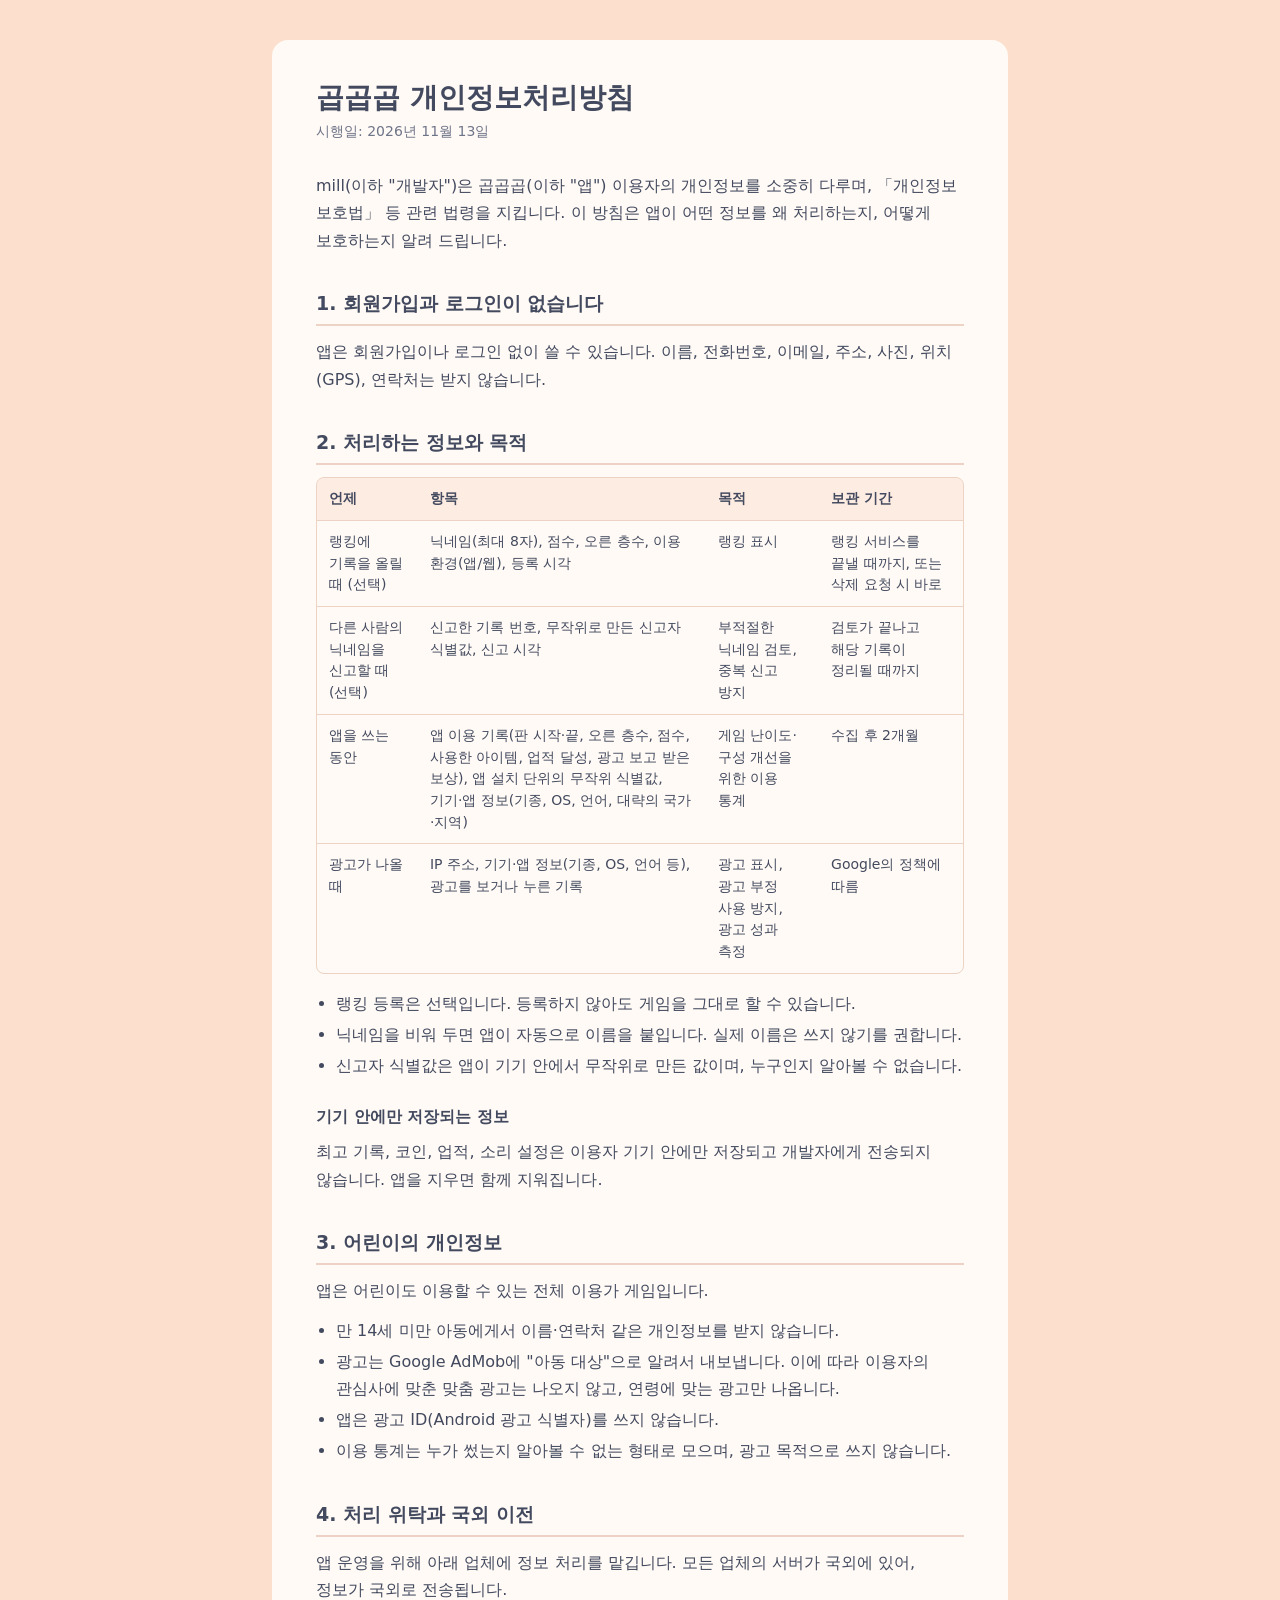
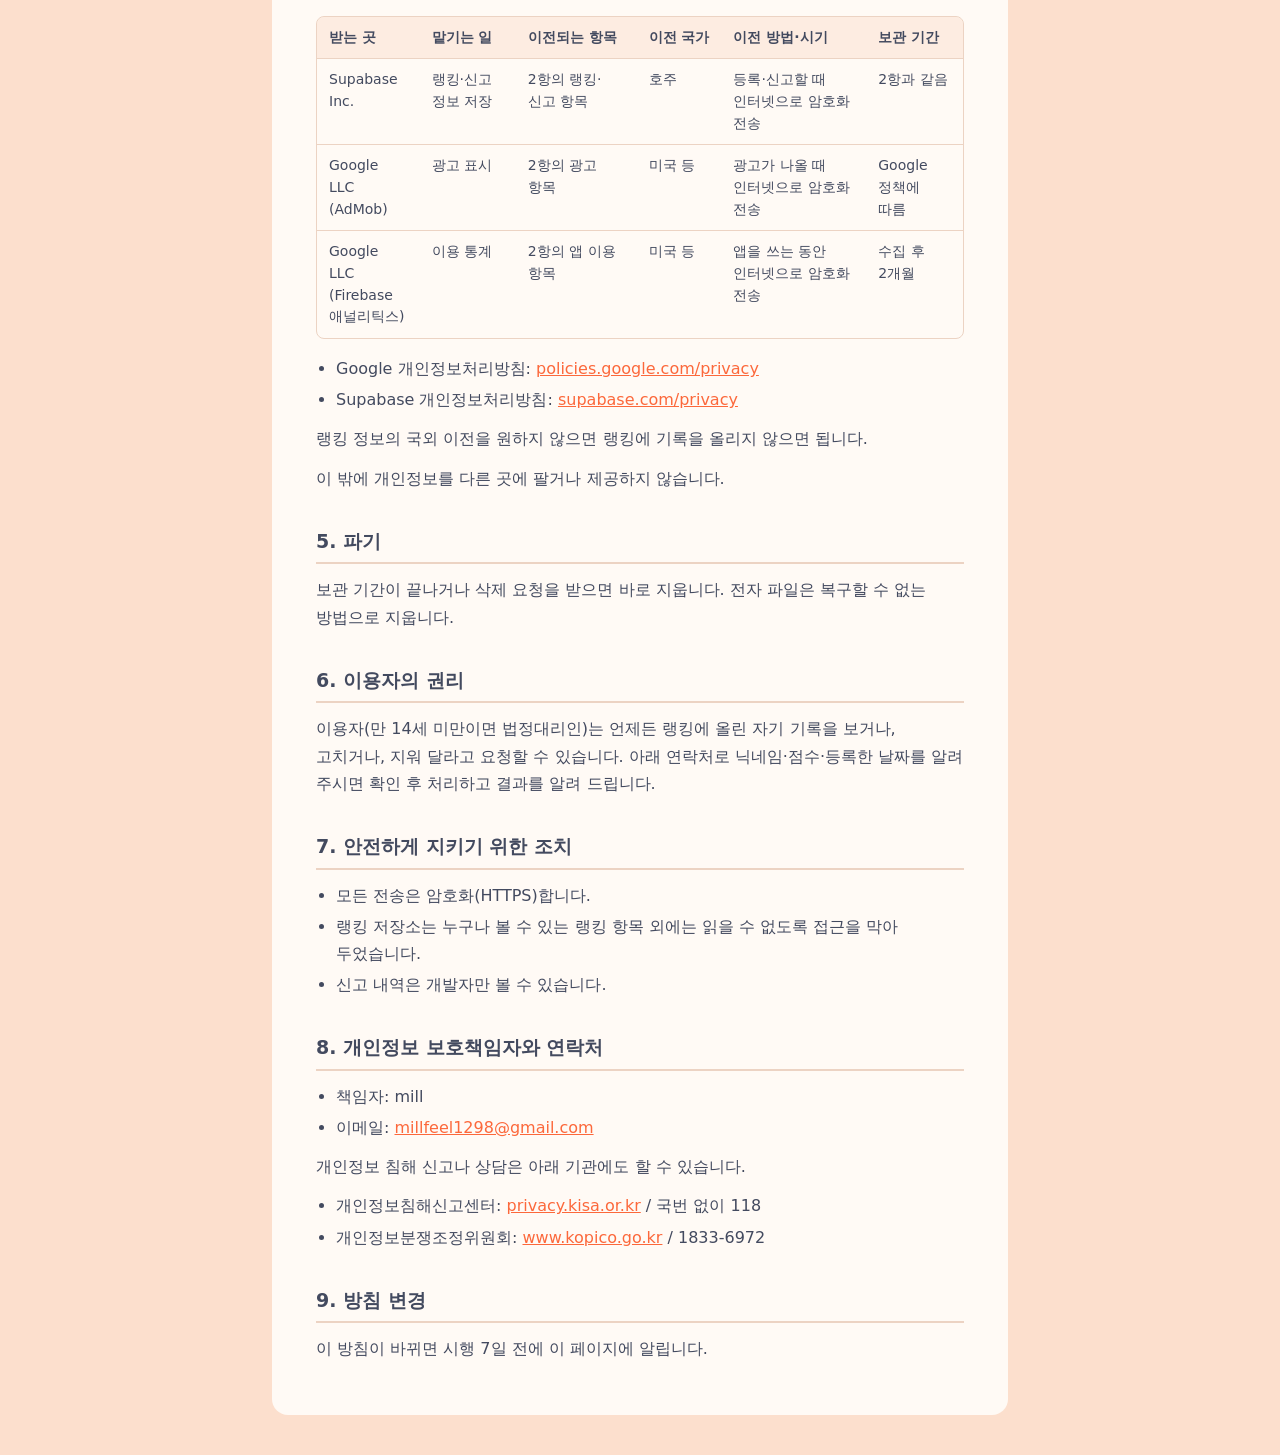
==== gopgopgop/index.html @ 90b31150 "곱곱곱 개인정보처리방침 추가 Co-Authored-By: Claude Opus 5.5 <noreply@anthropic.com>" ====
<!doctype html>
<html lang="ko">
<head>
  <meta charset="utf-8">
  <meta name="viewport" content="width=device-width, initial-scale=1">
  <title>곱곱곱 개인정보처리방침</title>
  <link rel="stylesheet" href="../css/policy.css">
</head>
<body class="policy">
  <main class="policy-page">
    <h1 class="policy-title">곱곱곱 개인정보처리방침</h1>
    <p class="policy-date">시행일: 2026년 11월 13일</p>

    <p class="policy-text">mill(이하 "개발자")은 곱곱곱(이하 "앱") 이용자의 개인정보를 소중히 다루며, 「개인정보 보호법」 등 관련 법령을 지킵니다. 이 방침은 앱이 어떤 정보를 왜 처리하는지, 어떻게 보호하는지 알려 드립니다.</p>

    <section class="policy-section">
      <h2 class="policy-heading">1. 회원가입과 로그인이 없습니다</h2>
      <p class="policy-text">앱은 회원가입이나 로그인 없이 쓸 수 있습니다. 이름, 전화번호, 이메일, 주소, 사진, 위치(GPS), 연락처는 받지 않습니다.</p>
    </section>

    <section class="policy-section">
      <h2 class="policy-heading">2. 처리하는 정보와 목적</h2>
      <div class="policy-table-wrap">
        <table class="policy-table">
          <thead>
            <tr><th>언제</th><th>항목</th><th>목적</th><th>보관 기간</th></tr>
          </thead>
          <tbody>
            <tr>
              <td>랭킹에 기록을 올릴 때 (선택)</td>
              <td>닉네임(최대 8자), 점수, 오른 층수, 이용 환경(앱/웹), 등록 시각</td>
              <td>랭킹 표시</td>
              <td>랭킹 서비스를 끝낼 때까지, 또는 삭제 요청 시 바로</td>
            </tr>
            <tr>
              <td>다른 사람의 닉네임을 신고할 때 (선택)</td>
              <td>신고한 기록 번호, 무작위로 만든 신고자 식별값, 신고 시각</td>
              <td>부적절한 닉네임 검토, 중복 신고 방지</td>
              <td>검토가 끝나고 해당 기록이 정리될 때까지</td>
            </tr>
            <tr>
              <td>앱을 쓰는 동안</td>
              <td>앱 이용 기록(판 시작·끝, 오른 층수, 점수, 사용한 아이템, 업적 달성, 광고 보고 받은 보상), 앱 설치 단위의 무작위 식별값, 기기·앱 정보(기종, OS, 언어, 대략의 국가·지역)</td>
              <td>게임 난이도·구성 개선을 위한 이용 통계</td>
              <td>수집 후 2개월</td>
            </tr>
            <tr>
              <td>광고가 나올 때</td>
              <td>IP 주소, 기기·앱 정보(기종, OS, 언어 등), 광고를 보거나 누른 기록</td>
              <td>광고 표시, 광고 부정 사용 방지, 광고 성과 측정</td>
              <td>Google의 정책에 따름</td>
            </tr>
          </tbody>
        </table>
      </div>
      <ul class="policy-list">
        <li>랭킹 등록은 선택입니다. 등록하지 않아도 게임을 그대로 할 수 있습니다.</li>
        <li>닉네임을 비워 두면 앱이 자동으로 이름을 붙입니다. 실제 이름은 쓰지 않기를 권합니다.</li>
        <li>신고자 식별값은 앱이 기기 안에서 무작위로 만든 값이며, 누구인지 알아볼 수 없습니다.</li>
      </ul>

      <h3 class="policy-subheading">기기 안에만 저장되는 정보</h3>
      <p class="policy-text">최고 기록, 코인, 업적, 소리 설정은 이용자 기기 안에만 저장되고 개발자에게 전송되지 않습니다. 앱을 지우면 함께 지워집니다.</p>
    </section>

    <section class="policy-section">
      <h2 class="policy-heading">3. 어린이의 개인정보</h2>
      <p class="policy-text">앱은 어린이도 이용할 수 있는 전체 이용가 게임입니다.</p>
      <ul class="policy-list">
        <li>만 14세 미만 아동에게서 이름·연락처 같은 개인정보를 받지 않습니다.</li>
        <li>광고는 Google AdMob에 "아동 대상"으로 알려서 내보냅니다. 이에 따라 이용자의 관심사에 맞춘 맞춤 광고는 나오지 않고, 연령에 맞는 광고만 나옵니다.</li>
        <li>앱은 광고 ID(Android 광고 식별자)를 쓰지 않습니다.</li>
        <li>이용 통계는 누가 썼는지 알아볼 수 없는 형태로 모으며, 광고 목적으로 쓰지 않습니다.</li>
      </ul>
    </section>

    <section class="policy-section">
      <h2 class="policy-heading">4. 처리 위탁과 국외 이전</h2>
      <p class="policy-text">앱 운영을 위해 아래 업체에 정보 처리를 맡깁니다. 모든 업체의 서버가 국외에 있어, 정보가 국외로 전송됩니다.</p>
      <div class="policy-table-wrap">
        <table class="policy-table">
          <thead>
            <tr><th>받는 곳</th><th>맡기는 일</th><th>이전되는 항목</th><th>이전 국가</th><th>이전 방법·시기</th><th>보관 기간</th></tr>
          </thead>
          <tbody>
            <tr>
              <td>Supabase Inc.</td>
              <td>랭킹·신고 정보 저장</td>
              <td>2항의 랭킹·신고 항목</td>
              <td>호주</td>
              <td>등록·신고할 때 인터넷으로 암호화 전송</td>
              <td>2항과 같음</td>
            </tr>
            <tr>
              <td>Google LLC (AdMob)</td>
              <td>광고 표시</td>
              <td>2항의 광고 항목</td>
              <td>미국 등</td>
              <td>광고가 나올 때 인터넷으로 암호화 전송</td>
              <td>Google 정책에 따름</td>
            </tr>
            <tr>
              <td>Google LLC (Firebase 애널리틱스)</td>
              <td>이용 통계</td>
              <td>2항의 앱 이용 항목</td>
              <td>미국 등</td>
              <td>앱을 쓰는 동안 인터넷으로 암호화 전송</td>
              <td>수집 후 2개월</td>
            </tr>
          </tbody>
        </table>
      </div>
      <ul class="policy-list">
        <li>Google 개인정보처리방침: <a class="policy-link" href="https://policies.google.com/privacy">policies.google.com/privacy</a></li>
        <li>Supabase 개인정보처리방침: <a class="policy-link" href="https://supabase.com/privacy">supabase.com/privacy</a></li>
      </ul>
      <p class="policy-text">랭킹 정보의 국외 이전을 원하지 않으면 랭킹에 기록을 올리지 않으면 됩니다.</p>
      <p class="policy-text">이 밖에 개인정보를 다른 곳에 팔거나 제공하지 않습니다.</p>
    </section>

    <section class="policy-section">
      <h2 class="policy-heading">5. 파기</h2>
      <p class="policy-text">보관 기간이 끝나거나 삭제 요청을 받으면 바로 지웁니다. 전자 파일은 복구할 수 없는 방법으로 지웁니다.</p>
    </section>

    <section class="policy-section">
      <h2 class="policy-heading">6. 이용자의 권리</h2>
      <p class="policy-text">이용자(만 14세 미만이면 법정대리인)는 언제든 랭킹에 올린 자기 기록을 보거나, 고치거나, 지워 달라고 요청할 수 있습니다. 아래 연락처로 닉네임·점수·등록한 날짜를 알려 주시면 확인 후 처리하고 결과를 알려 드립니다.</p>
    </section>

    <section class="policy-section">
      <h2 class="policy-heading">7. 안전하게 지키기 위한 조치</h2>
      <ul class="policy-list">
        <li>모든 전송은 암호화(HTTPS)합니다.</li>
        <li>랭킹 저장소는 누구나 볼 수 있는 랭킹 항목 외에는 읽을 수 없도록 접근을 막아 두었습니다.</li>
        <li>신고 내역은 개발자만 볼 수 있습니다.</li>
      </ul>
    </section>

    <section class="policy-section">
      <h2 class="policy-heading">8. 개인정보 보호책임자와 연락처</h2>
      <ul class="policy-list">
        <li>책임자: mill</li>
        <li>이메일: <a class="policy-link" href="mailto:millfeel1298@gmail.com">millfeel1298@gmail.com</a></li>
      </ul>
      <p class="policy-text">개인정보 침해 신고나 상담은 아래 기관에도 할 수 있습니다.</p>
      <ul class="policy-list">
        <li>개인정보침해신고센터: <a class="policy-link" href="https://privacy.kisa.or.kr">privacy.kisa.or.kr</a> / 국번 없이 118</li>
        <li>개인정보분쟁조정위원회: <a class="policy-link" href="https://www.kopico.go.kr">www.kopico.go.kr</a> / 1833-6972</li>
      </ul>
    </section>

    <section class="policy-section">
      <h2 class="policy-heading">9. 방침 변경</h2>
      <p class="policy-text">이 방침이 바뀌면 시행 7일 전에 이 페이지에 알립니다.</p>
    </section>
  </main>
</body>
</html>
---- css/policy.css ----
.policy {
  margin: 0;
  background: #fcdfcd;
  color: #434a5f;
  font-family: "Pretendard", "Apple SD Gothic Neo", "Malgun Gothic", system-ui, sans-serif;
  font-size: 1rem;
  line-height: 1.7;
  word-break: keep-all;
  overflow-wrap: anywhere;
}
.policy-page {
  box-sizing: border-box;
  max-width: 46rem;
  margin: 2.5rem auto;
  padding: 2.5rem 2.75rem;
  background: #fffaf5;
  border-radius: 1rem;
}
@media (max-width: 40rem) {
  .policy-page {
    margin: 0;
    padding: 1.75rem 1rem 2.5rem;
    border-radius: 0;
  }
}
.policy-title {
  margin: 0 0 0.25rem;
  font-size: 1.75rem;
  line-height: 1.3;
}
@media (max-width: 40rem) {
  .policy-title {
    font-size: 1.5rem;
  }
}
.policy-date {
  margin: 0 0 1.75rem;
  color: #6f7589;
  font-size: 0.875rem;
}
.policy-section {
  margin-top: 2.25rem;
}
.policy-heading {
  margin: 0 0 0.75rem;
  padding-bottom: 0.5rem;
  border-bottom: 0.125rem solid #ecd3c3;
  font-size: 1.1875rem;
  line-height: 1.4;
}
.policy-subheading {
  margin: 1.5rem 0 0.5rem;
  font-size: 1rem;
}
.policy-text {
  margin: 0 0 0.75rem;
}
.policy-list {
  margin: 0 0 0.75rem;
  padding-left: 1.25rem;
}
.policy-list li + li {
  margin-top: 0.25rem;
}
.policy-table-wrap {
  margin: 0 0 1rem;
  overflow-x: auto;
  border: 0.0625rem solid #ecd3c3;
  border-radius: 0.5rem;
}
.policy-table {
  width: 100%;
  min-width: 36rem;
  border-collapse: collapse;
  font-size: 0.875rem;
  line-height: 1.55;
}
.policy-table th,
.policy-table td {
  padding: 0.625rem 0.75rem;
  border-bottom: 0.0625rem solid #ecd3c3;
  text-align: left;
  vertical-align: top;
}
.policy-table th {
  background: rgba(252, 223, 205, 0.5);
  white-space: nowrap;
}
.policy-table tr:last-child td {
  border-bottom: 0;
}
.policy-link {
  color: #fc683b;
}
.policy-apps {
  margin: 0;
  padding: 0;
  list-style: none;
}
.policy-apps li + li {
  margin-top: 0.5rem;
}

/*# sourceMappingURL=policy.css.map */
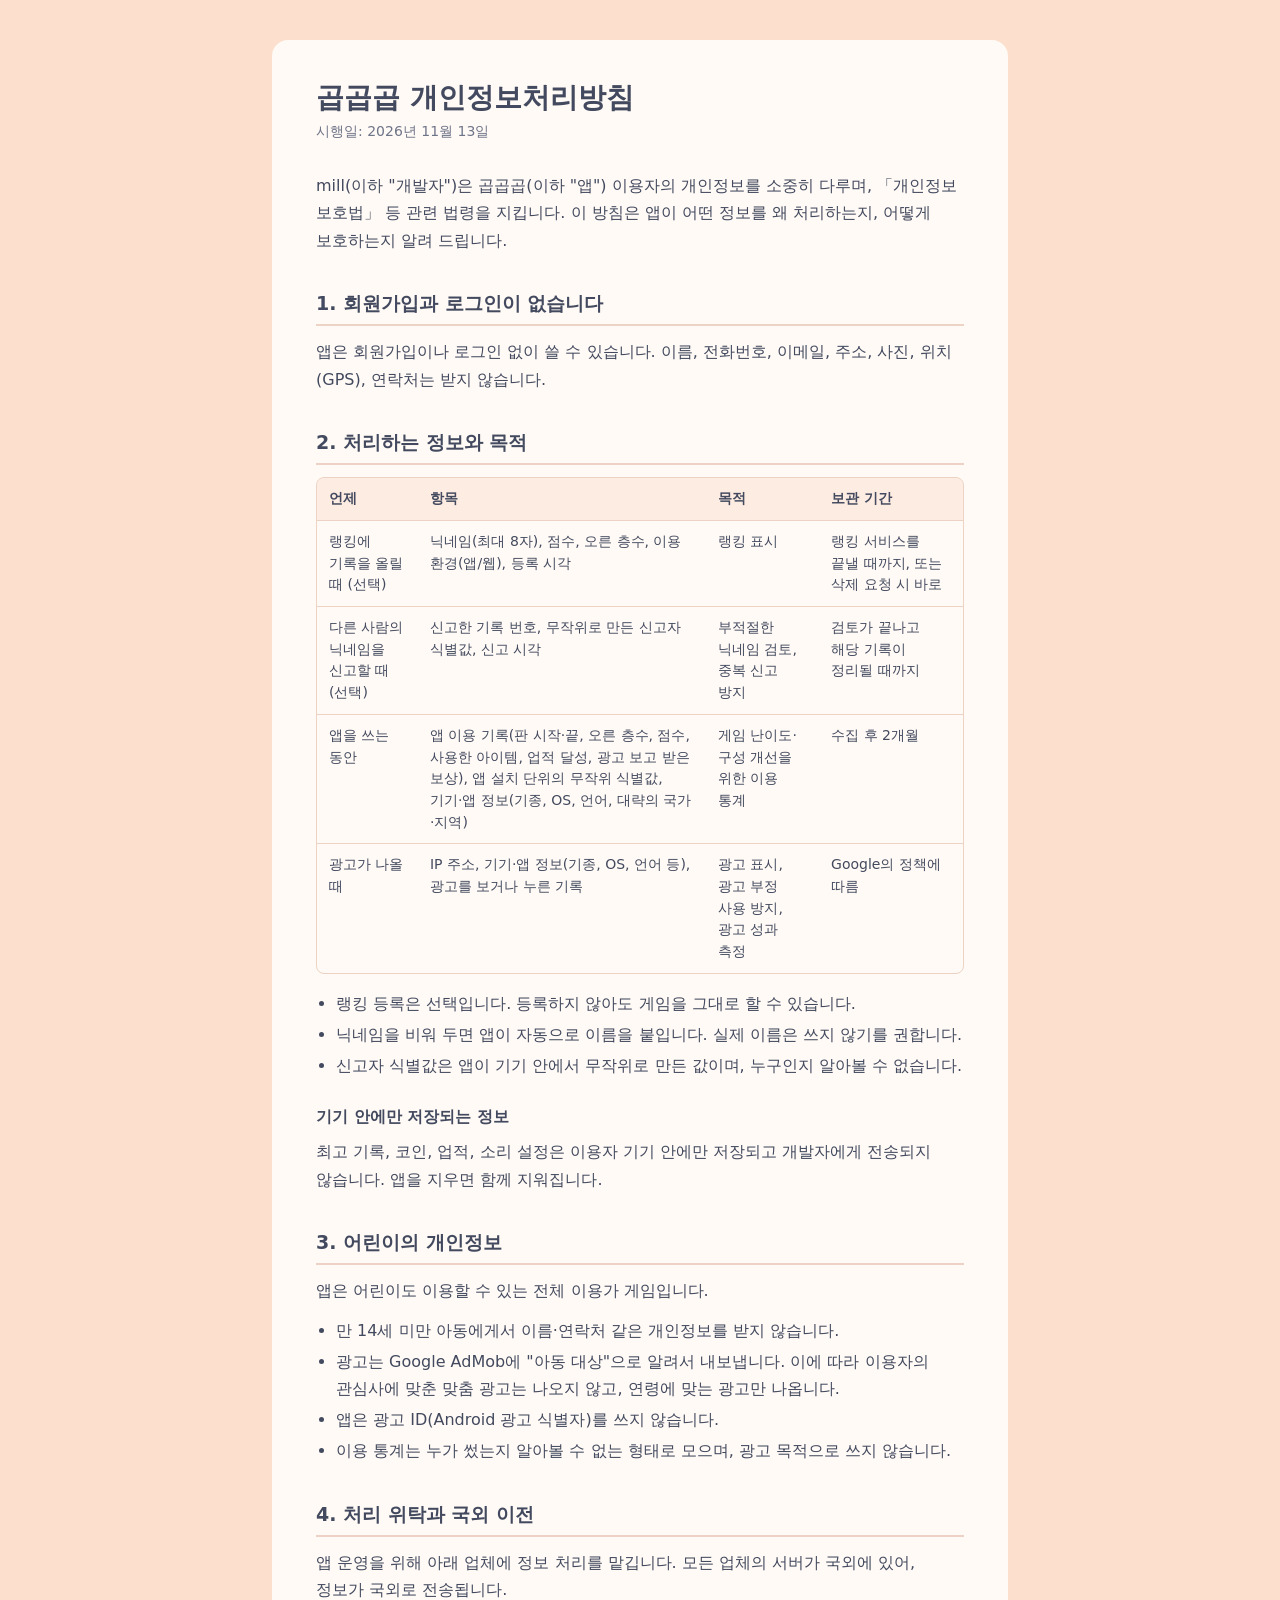
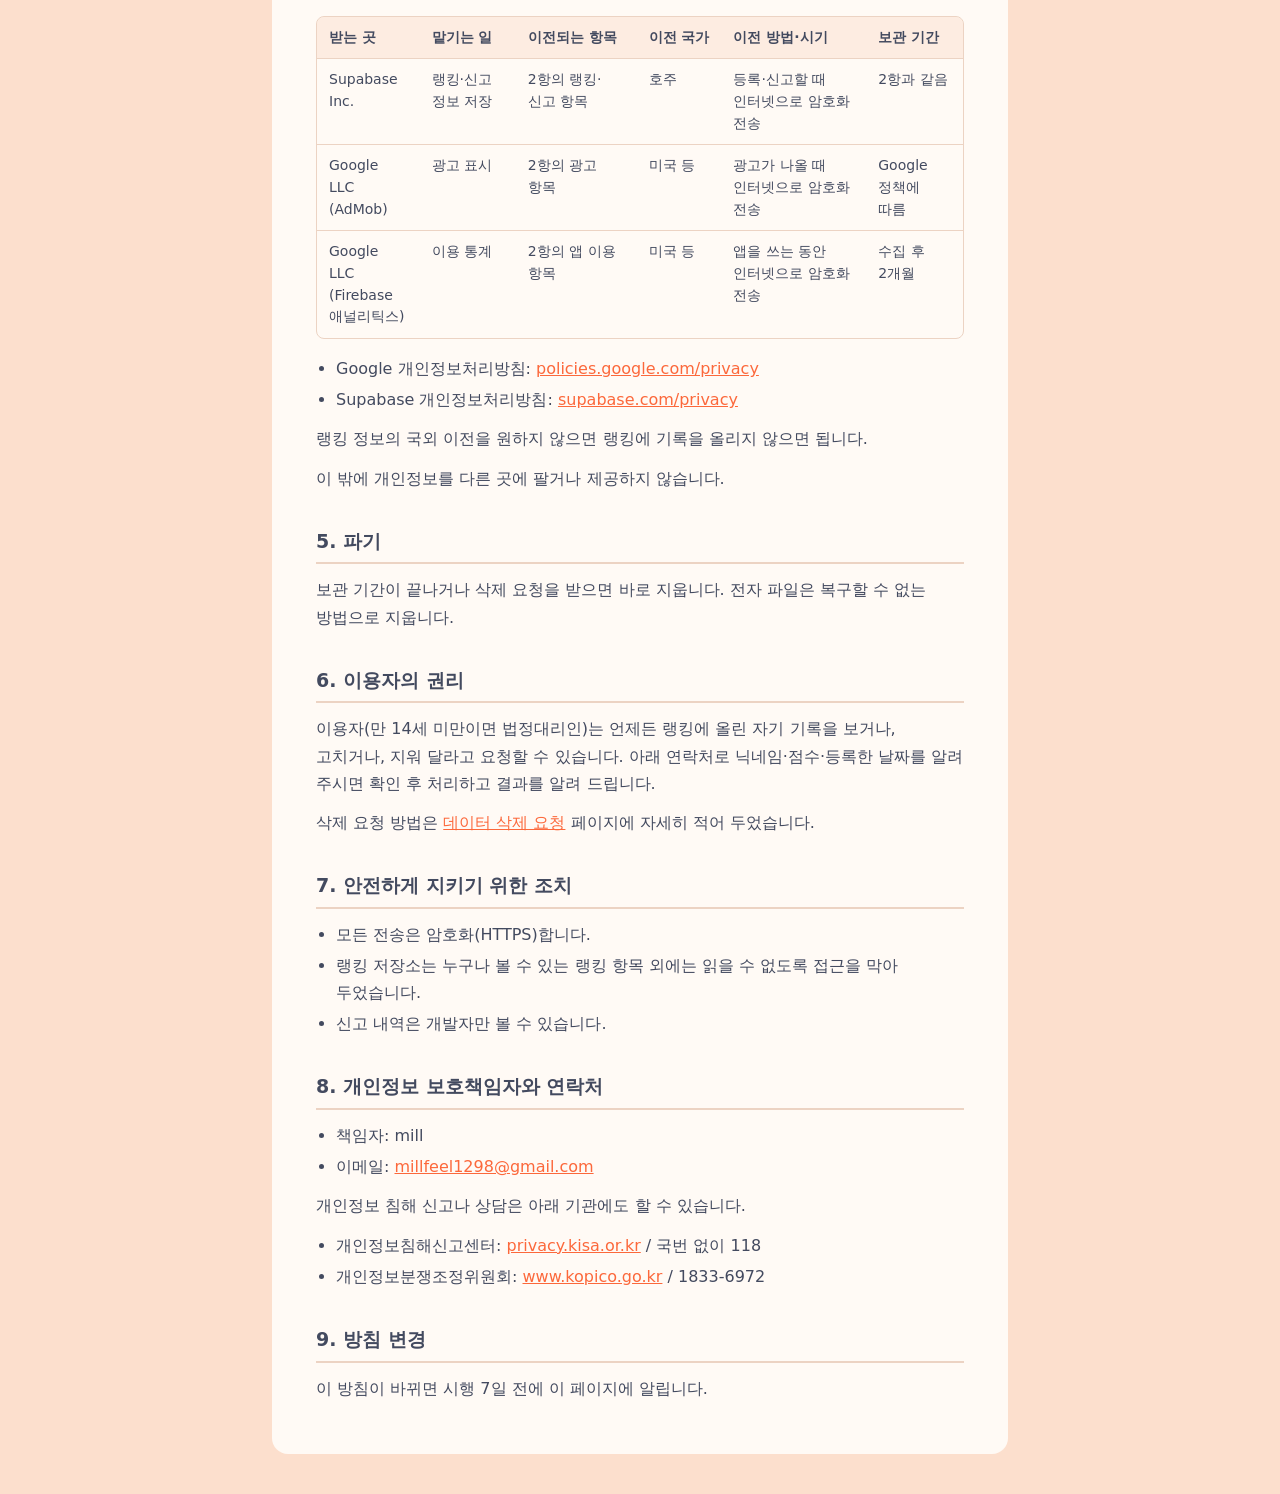
==== commit 57c23059: "곱곱곱 데이터 삭제 요청 페이지 추가 Co-Authored-By: Claude Opus 5.5 <noreply@anthropic.com>" ====
--- a/gopgopgop/index.html
+++ b/gopgopgop/index.html
@@ -126,6 +126,7 @@
     <section class="policy-section">
       <h2 class="policy-heading">6. 이용자의 권리</h2>
       <p class="policy-text">이용자(만 14세 미만이면 법정대리인)는 언제든 랭킹에 올린 자기 기록을 보거나, 고치거나, 지워 달라고 요청할 수 있습니다. 아래 연락처로 닉네임·점수·등록한 날짜를 알려 주시면 확인 후 처리하고 결과를 알려 드립니다.</p>
+      <p class="policy-text">삭제 요청 방법은 <a class="policy-link" href="./delete/">데이터 삭제 요청</a> 페이지에 자세히 적어 두었습니다.</p>
     </section>
 
     <section class="policy-section">
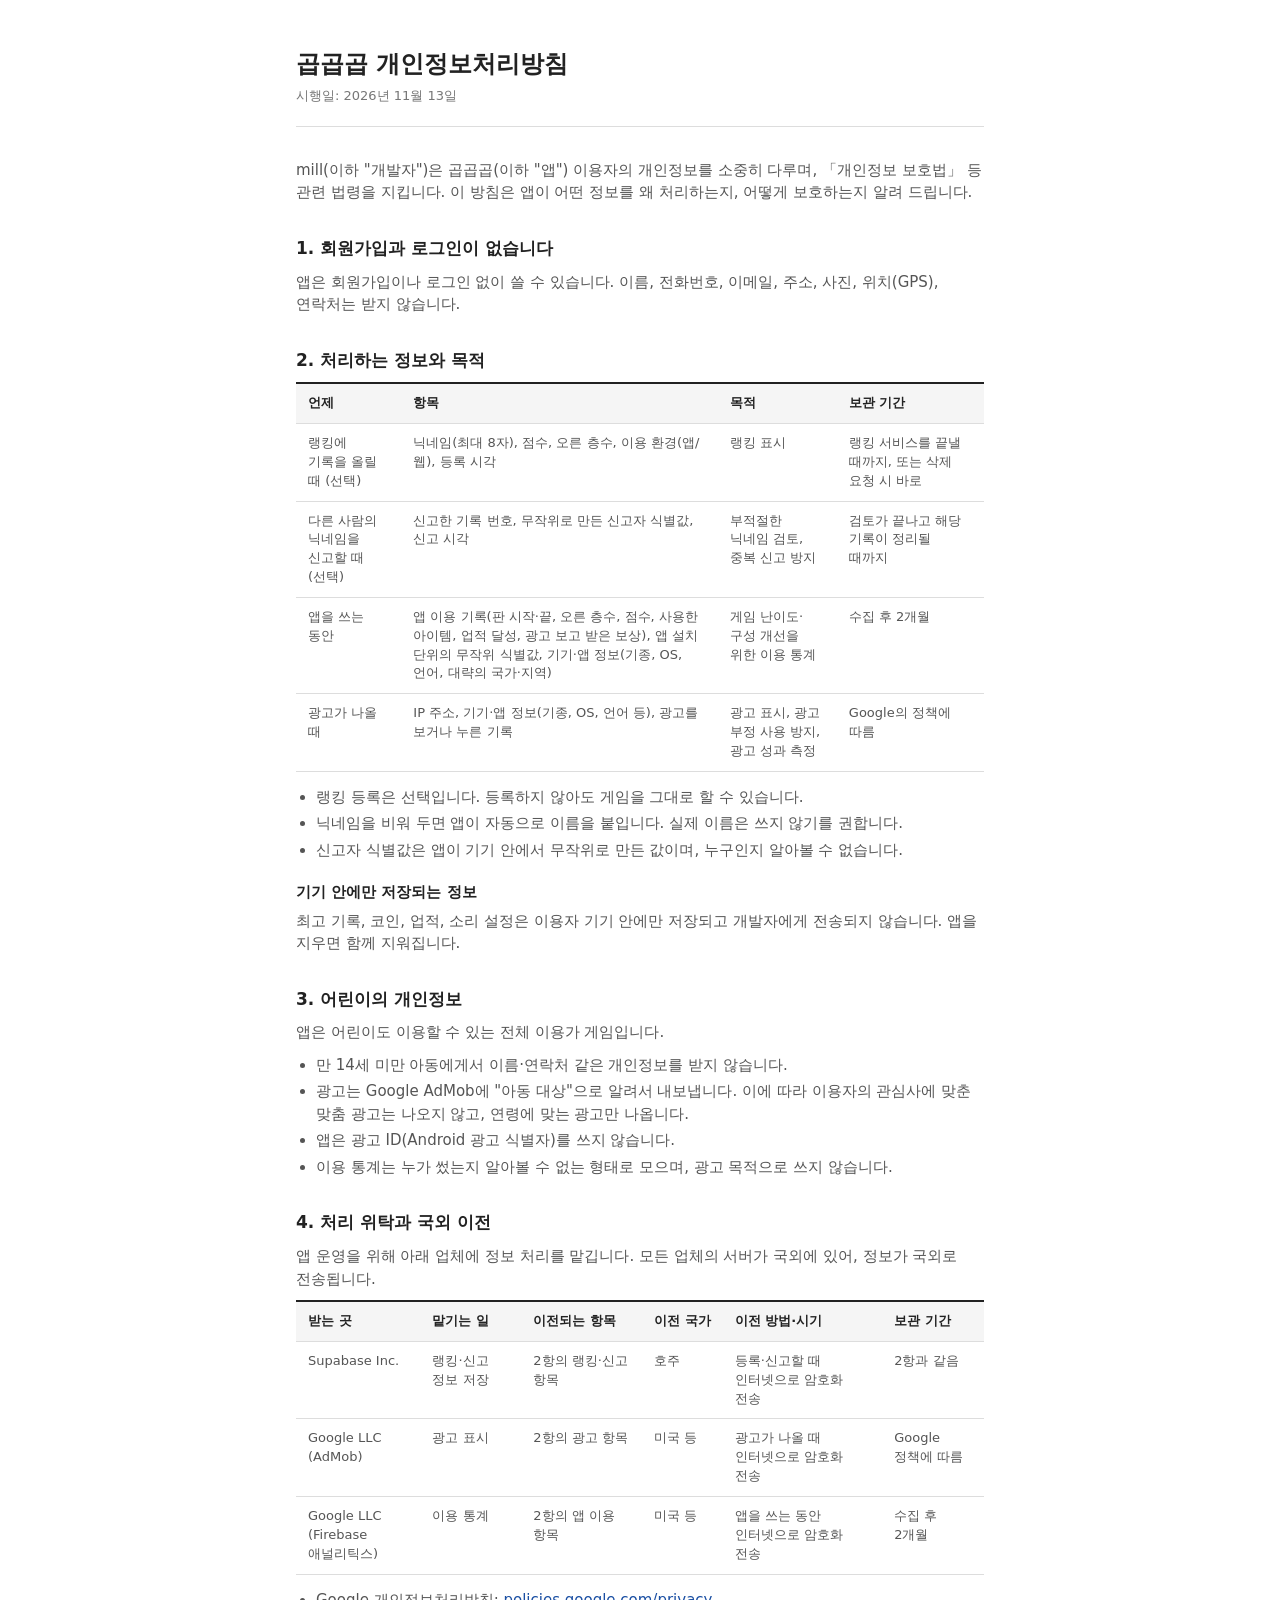
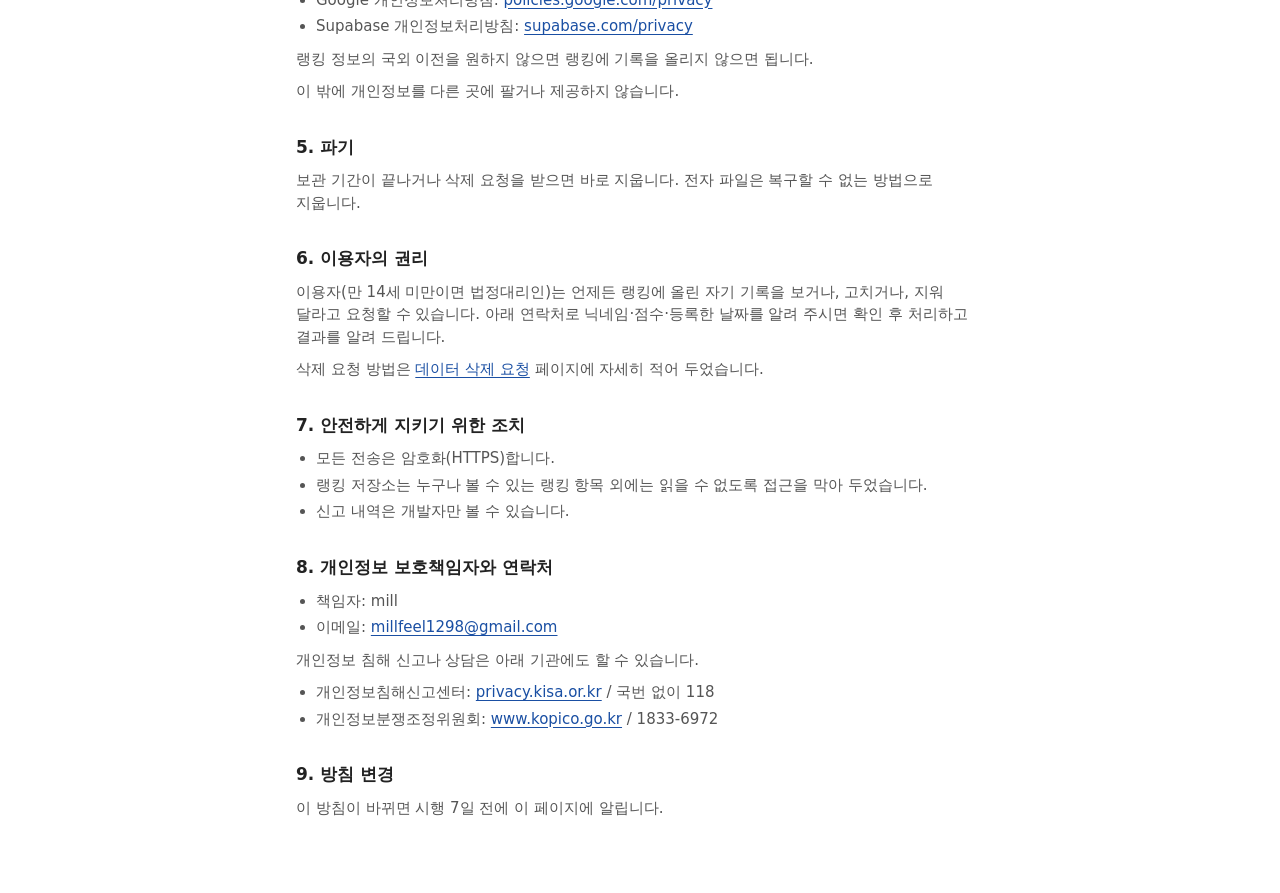
==== commit c1e81116: "정책 페이지 줄 간격 1.5로, 스타일 캐시 무효화 Co-Authored-By: Claude Opus 5.5 <noreply@anthropic.com>" ====
--- a/gopgopgop/index.html
+++ b/gopgopgop/index.html
@@ -4,7 +4,7 @@
   <meta charset="utf-8">
   <meta name="viewport" content="width=device-width, initial-scale=1">
   <title>곱곱곱 개인정보처리방침</title>
-  <link rel="stylesheet" href="../css/policy.css">
+  <link rel="stylesheet" href="../css/policy.css?v=3">
 </head>
 <body class="policy">
   <main class="policy-page">
--- a/css/policy.css
+++ b/css/policy.css
@@ -1,96 +1,98 @@
 .policy {
   margin: 0;
-  background: #fcdfcd;
-  color: #434a5f;
-  font-family: "Pretendard", "Apple SD Gothic Neo", "Malgun Gothic", system-ui, sans-serif;
-  font-size: 1rem;
-  line-height: 1.7;
+  background: #ffffff;
+  color: #222222;
+  font-family: "Apple SD Gothic Neo", "Malgun Gothic", "Noto Sans KR", system-ui, sans-serif;
+  font-size: 0.9375rem;
+  line-height: 1.5;
   word-break: keep-all;
   overflow-wrap: anywhere;
 }
 .policy-page {
   box-sizing: border-box;
   max-width: 46rem;
-  margin: 2.5rem auto;
-  padding: 2.5rem 2.75rem;
-  background: #fffaf5;
-  border-radius: 1rem;
+  margin: 0 auto;
+  padding: 3rem 1.5rem 4rem;
 }
 @media (max-width: 40rem) {
   .policy-page {
-    margin: 0;
-    padding: 1.75rem 1rem 2.5rem;
-    border-radius: 0;
+    padding: 2rem 1rem 3rem;
   }
 }
 .policy-title {
-  margin: 0 0 0.25rem;
-  font-size: 1.75rem;
-  line-height: 1.3;
+  margin: 0 0 0.375rem;
+  font-size: 1.5rem;
+  font-weight: 700;
+  line-height: 1.35;
 }
 @media (max-width: 40rem) {
   .policy-title {
-    font-size: 1.5rem;
+    font-size: 1.3125rem;
   }
 }
 .policy-date {
-  margin: 0 0 1.75rem;
-  color: #6f7589;
-  font-size: 0.875rem;
+  margin: 0 0 2rem;
+  padding-bottom: 1.25rem;
+  border-bottom: 0.0625rem solid #dddddd;
+  color: #777777;
+  font-size: 0.8125rem;
 }
 .policy-section {
-  margin-top: 2.25rem;
+  margin-top: 2rem;
 }
 .policy-heading {
-  margin: 0 0 0.75rem;
-  padding-bottom: 0.5rem;
-  border-bottom: 0.125rem solid #ecd3c3;
-  font-size: 1.1875rem;
-  line-height: 1.4;
+  margin: 0 0 0.625rem;
+  font-size: 1.0625rem;
+  font-weight: 700;
+  line-height: 1.45;
 }
 .policy-subheading {
-  margin: 1.5rem 0 0.5rem;
-  font-size: 1rem;
+  margin: 1.25rem 0 0.375rem;
+  font-size: 0.9375rem;
+  font-weight: 700;
 }
 .policy-text {
-  margin: 0 0 0.75rem;
+  margin: 0 0 0.625rem;
+  color: #555555;
 }
 .policy-list {
-  margin: 0 0 0.75rem;
+  margin: 0 0 0.625rem;
   padding-left: 1.25rem;
+  color: #555555;
 }
 .policy-list li + li {
   margin-top: 0.25rem;
 }
 .policy-table-wrap {
-  margin: 0 0 1rem;
+  margin: 0 0 0.875rem;
   overflow-x: auto;
-  border: 0.0625rem solid #ecd3c3;
-  border-radius: 0.5rem;
+  border-top: 0.125rem solid #222222;
 }
 .policy-table {
   width: 100%;
   min-width: 36rem;
   border-collapse: collapse;
-  font-size: 0.875rem;
-  line-height: 1.55;
+  color: #555555;
+  font-size: 0.8125rem;
+  line-height: 1.45;
 }
 .policy-table th,
 .policy-table td {
   padding: 0.625rem 0.75rem;
-  border-bottom: 0.0625rem solid #ecd3c3;
+  border-bottom: 0.0625rem solid #dddddd;
   text-align: left;
   vertical-align: top;
 }
 .policy-table th {
-  background: rgba(252, 223, 205, 0.5);
+  background: #f5f5f5;
+  color: #222222;
+  font-weight: 700;
   white-space: nowrap;
 }
-.policy-table tr:last-child td {
-  border-bottom: 0;
-}
 .policy-link {
-  color: #fc683b;
+  color: #1a4fa3;
+  text-decoration: underline;
+  text-underline-offset: 0.1875rem;
 }
 .policy-apps {
   margin: 0;
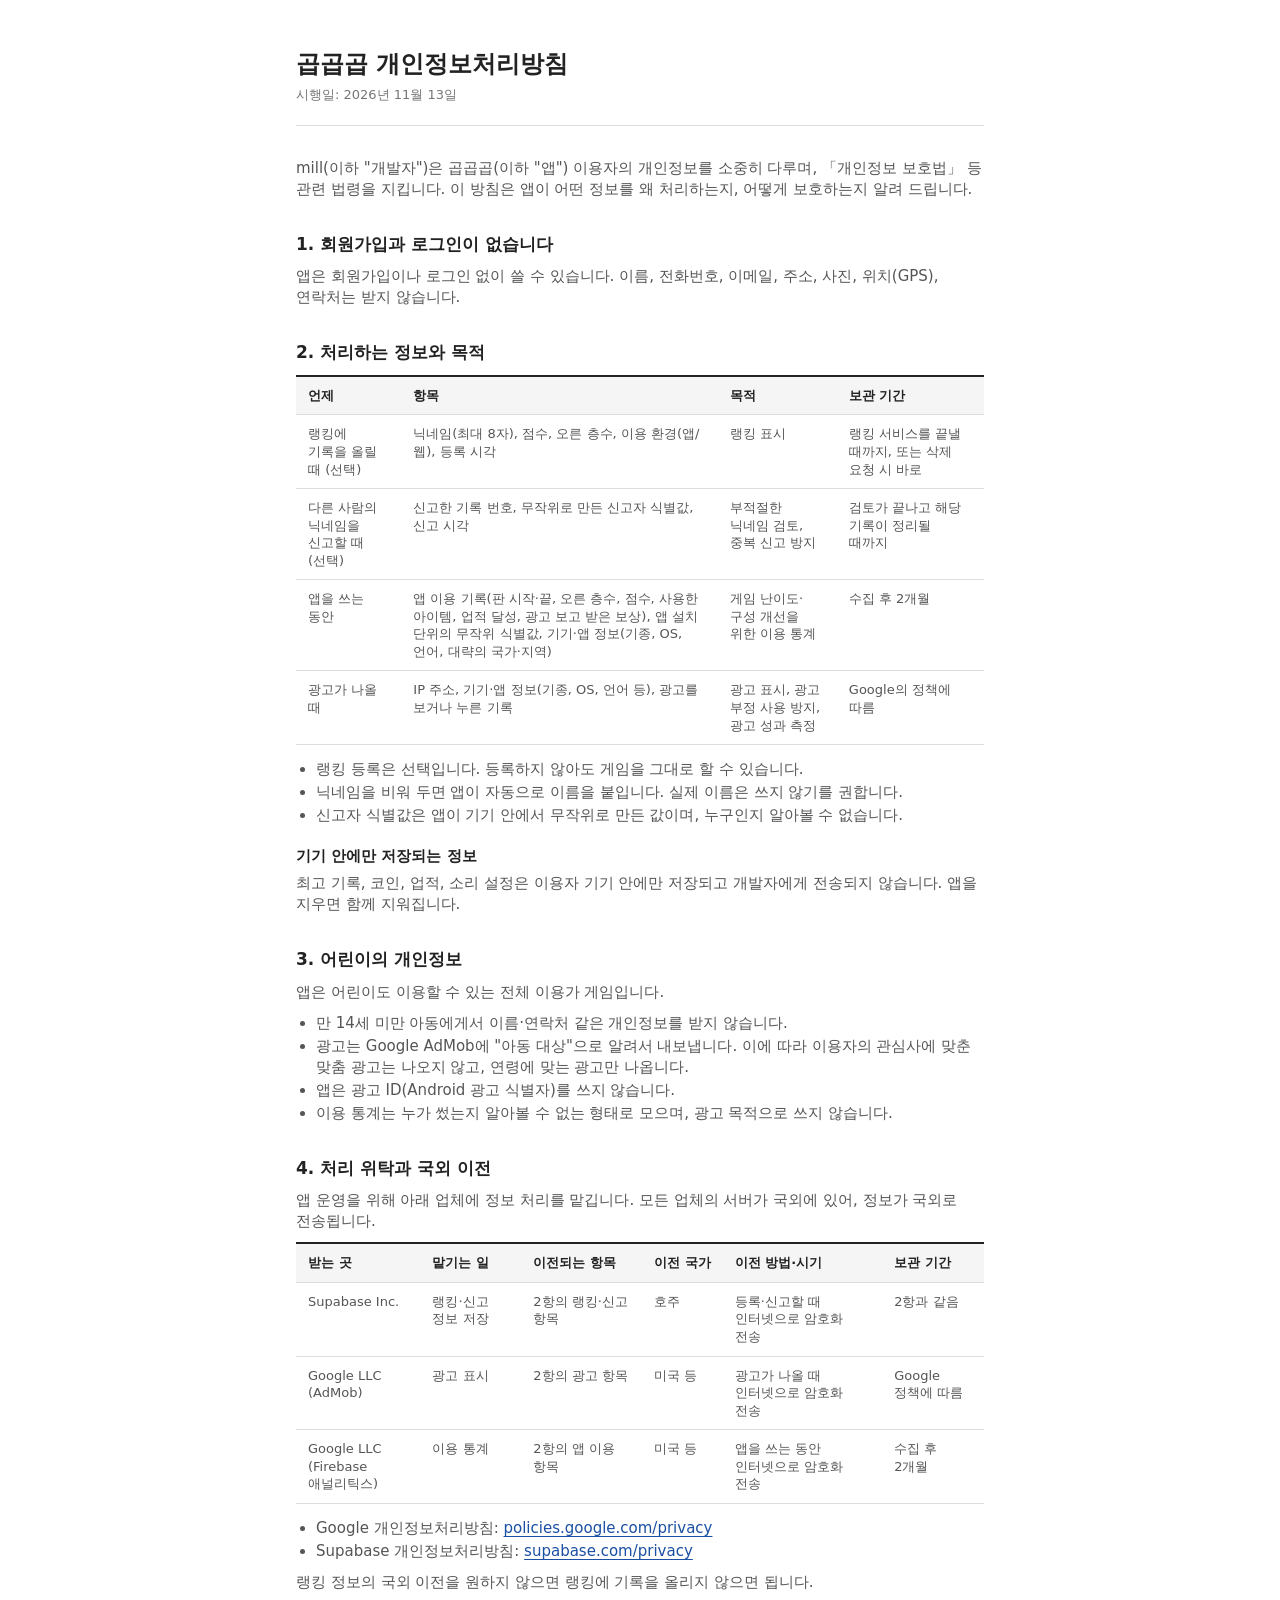
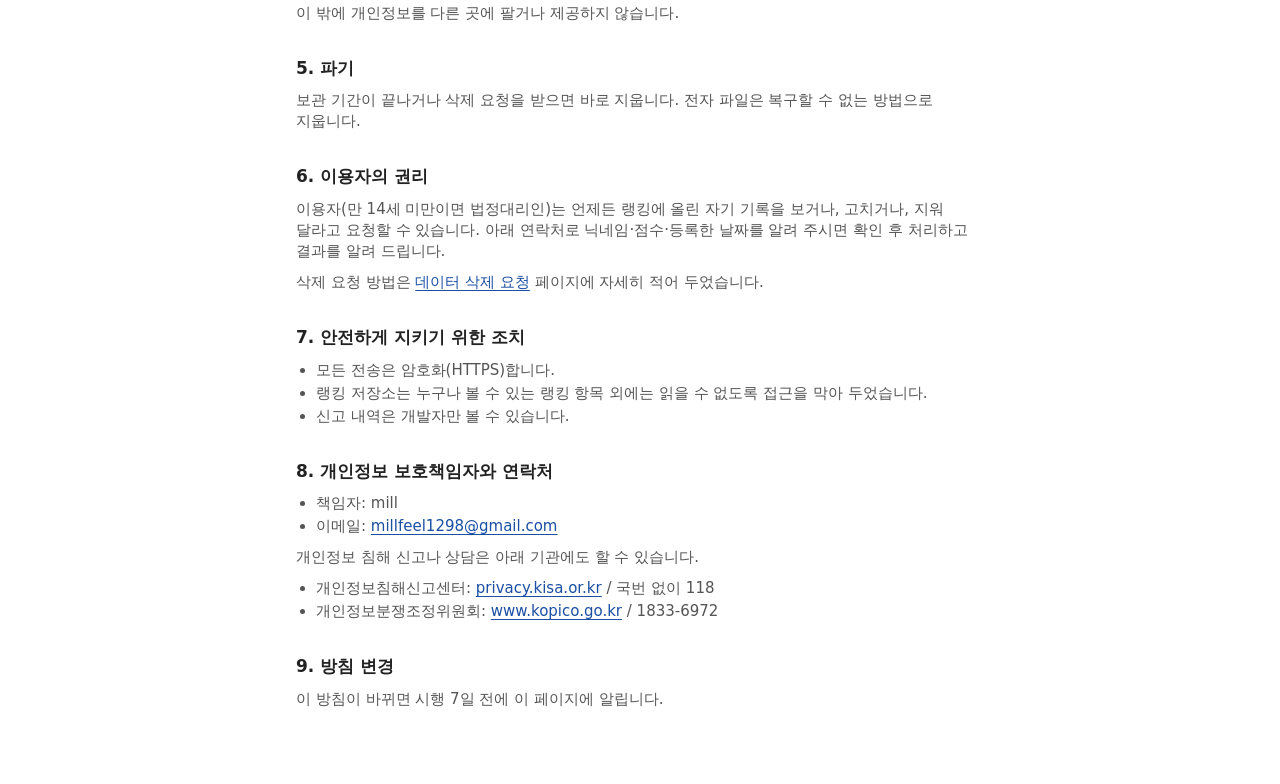
==== commit f91e45d2: "정책 페이지 줄 간격 1.4로 Co-Authored-By: Claude Opus 5.5 <noreply@anthropic.com>" ====
--- a/gopgopgop/index.html
+++ b/gopgopgop/index.html
@@ -4,7 +4,7 @@
   <meta charset="utf-8">
   <meta name="viewport" content="width=device-width, initial-scale=1">
   <title>곱곱곱 개인정보처리방침</title>
-  <link rel="stylesheet" href="../css/policy.css?v=3">
+  <link rel="stylesheet" href="../css/policy.css?v=4">
 </head>
 <body class="policy">
   <main class="policy-page">
--- a/css/policy.css
+++ b/css/policy.css
@@ -4,7 +4,7 @@
   color: #222222;
   font-family: "Apple SD Gothic Neo", "Malgun Gothic", "Noto Sans KR", system-ui, sans-serif;
   font-size: 0.9375rem;
-  line-height: 1.5;
+  line-height: 1.4;
   word-break: keep-all;
   overflow-wrap: anywhere;
 }
@@ -61,7 +61,7 @@
   color: #555555;
 }
 .policy-list li + li {
-  margin-top: 0.25rem;
+  margin-top: 0.125rem;
 }
 .policy-table-wrap {
   margin: 0 0 0.875rem;
@@ -74,7 +74,7 @@
   border-collapse: collapse;
   color: #555555;
   font-size: 0.8125rem;
-  line-height: 1.45;
+  line-height: 1.35;
 }
 .policy-table th,
 .policy-table td {
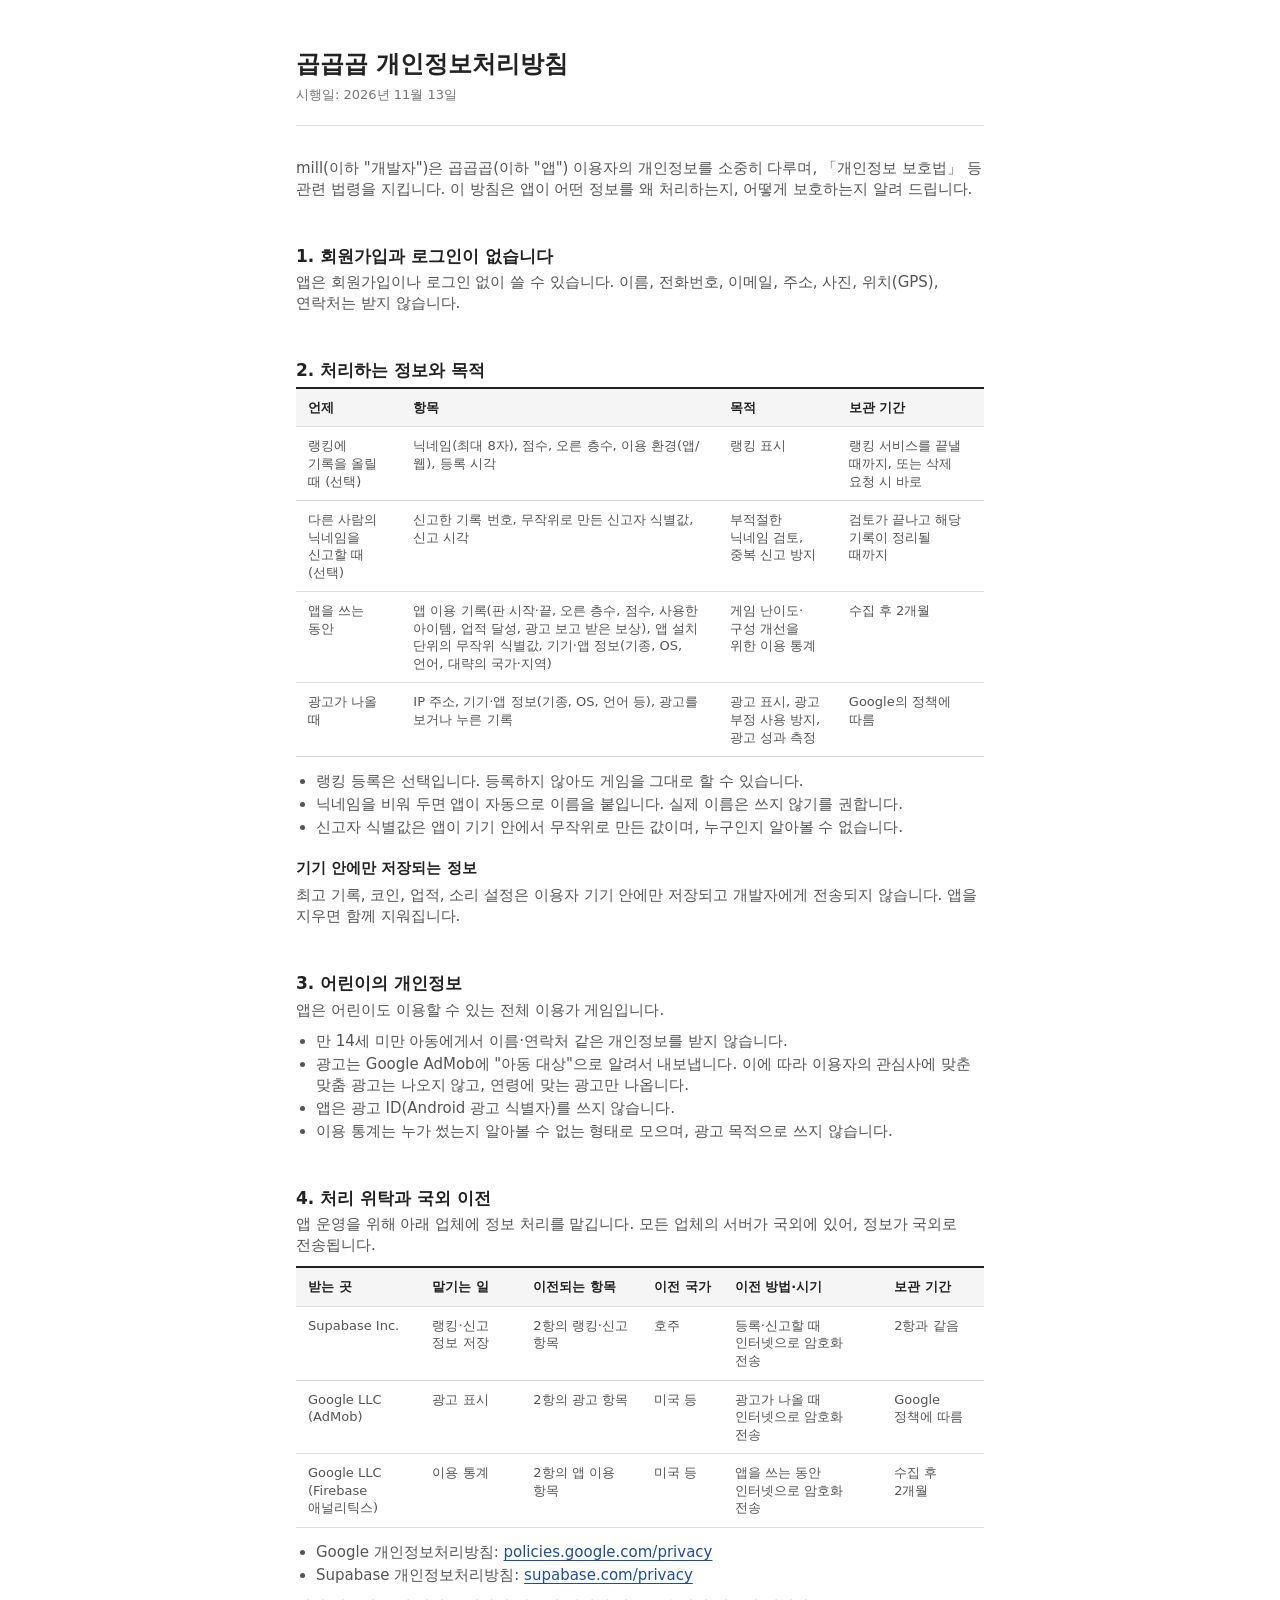
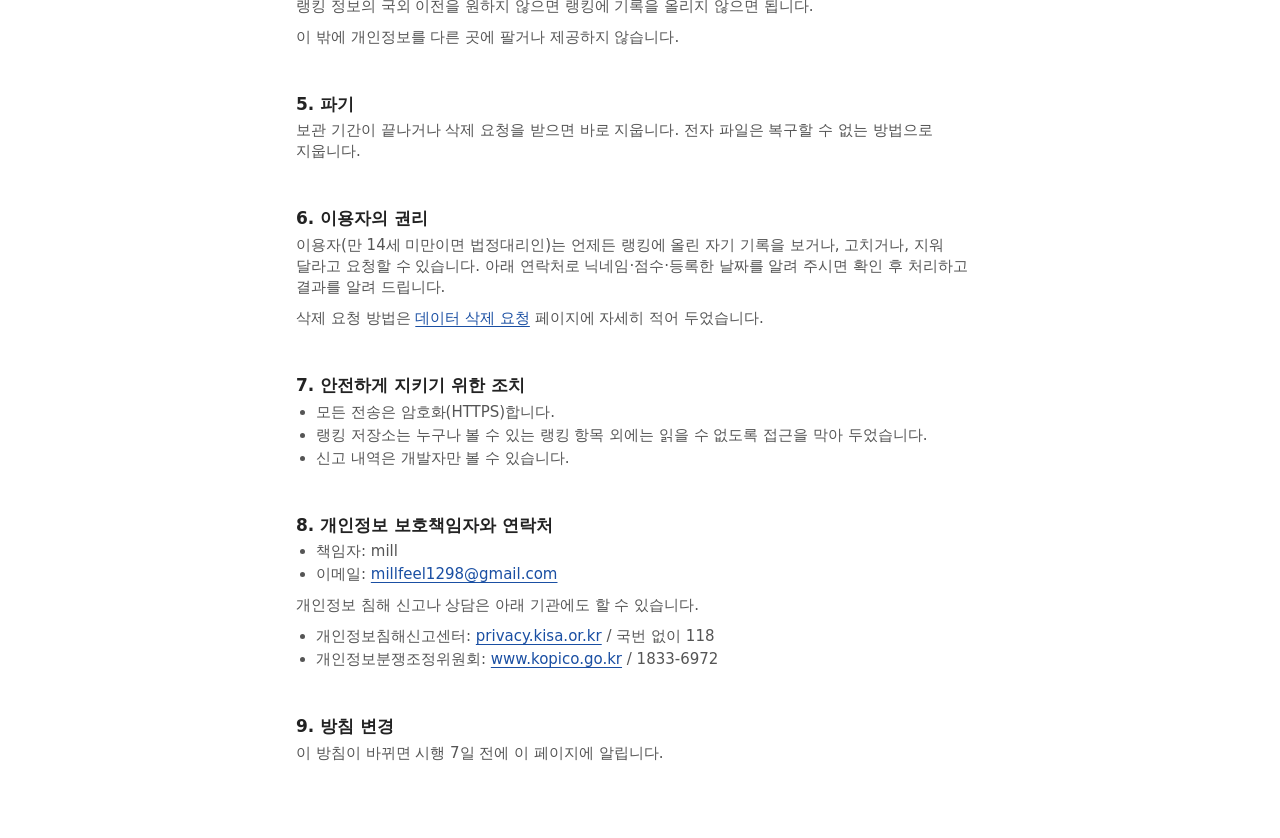
==== commit 2065b9e7: "정책 페이지 항목 제목·내용 간격 좁히고 항목 사이 넓힘 Co-Authored-By: Claude Opus 5.5 <noreply@anthropic.com>" ====
--- a/gopgopgop/index.html
+++ b/gopgopgop/index.html
@@ -4,7 +4,7 @@
   <meta charset="utf-8">
   <meta name="viewport" content="width=device-width, initial-scale=1">
   <title>곱곱곱 개인정보처리방침</title>
-  <link rel="stylesheet" href="../css/policy.css?v=4">
+  <link rel="stylesheet" href="../css/policy.css?v=5">
 </head>
 <body class="policy">
   <main class="policy-page">
--- a/css/policy.css
+++ b/css/policy.css
@@ -38,10 +38,10 @@
   font-size: 0.8125rem;
 }
 .policy-section {
-  margin-top: 2rem;
+  margin-top: 2.75rem;
 }
 .policy-heading {
-  margin: 0 0 0.625rem;
+  margin: 0 0 0.25rem;
   font-size: 1.0625rem;
   font-weight: 700;
   line-height: 1.45;
